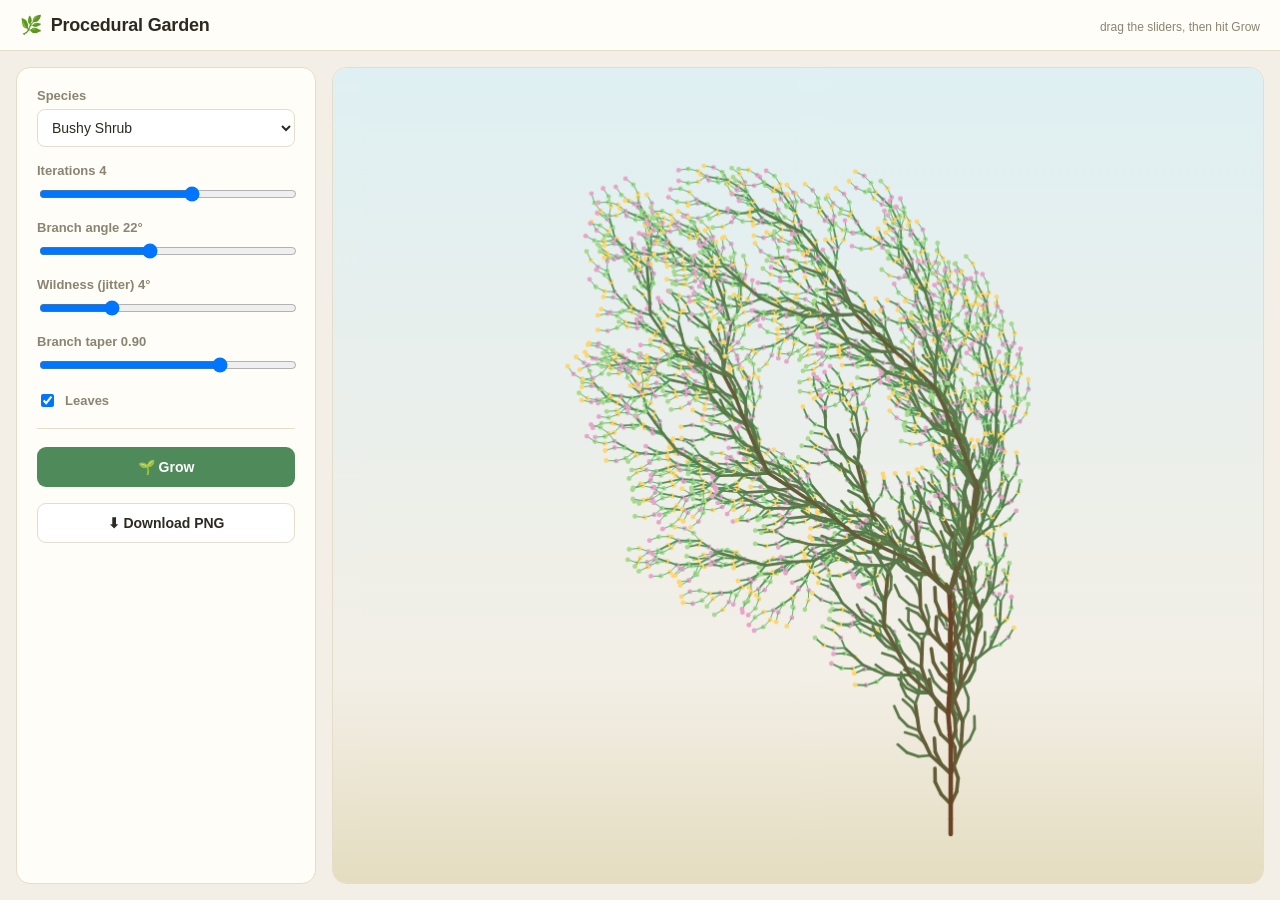
==== garden/index.html @ 048bbf7d "Add Procedural Garden, an L-system tree/plant generator Vanilla Canvas/JS, lives at /garden/ alongsi" ====
<!DOCTYPE html>
<html lang="en">
<head>
<meta charset="UTF-8">
<meta name="viewport" content="width=device-width, initial-scale=1.0">
<title>Procedural Garden — L-system tree generator</title>
<meta name="description" content="Grow unique procedural trees and plants from L-system grammars.">
<link rel="stylesheet" href="style.css">
</head>
<body>
  <div id="app">
    <header class="topbar">
      <div class="brand"><span class="brand-mark">🌿</span> Procedural Garden</div>
      <div class="hint">drag the sliders, then hit Grow</div>
    </header>

    <main class="layout">
      <section class="panel controls">
        <label class="field">
          <span class="field-label">Species</span>
          <select id="preset-input">
            <option value="fractalPlant">Fractal Plant</option>
            <option value="binaryTree">Young Sapling</option>
            <option value="bushyShrub" selected>Bushy Shrub</option>
            <option value="sparseTree">Sparse Tree</option>
          </select>
        </label>

        <label class="field">
          <span class="field-label">Iterations <span id="iter-value">4</span></span>
          <input type="range" id="iter-input" min="1" max="6" step="1" value="4">
        </label>

        <label class="field">
          <span class="field-label">Branch angle <span id="angle-value">22</span>°</span>
          <input type="range" id="angle-input" min="5" max="45" step="1" value="22">
        </label>

        <label class="field">
          <span class="field-label">Wildness (jitter) <span id="jitter-value">4</span>°</span>
          <input type="range" id="jitter-input" min="0" max="15" step="1" value="4">
        </label>

        <label class="field">
          <span class="field-label">Branch taper <span id="decay-value">0.90</span></span>
          <input type="range" id="decay-input" min="0.7" max="0.98" step="0.01" value="0.90">
        </label>

        <label class="field field-inline">
          <input type="checkbox" id="leaves-input" checked>
          <span class="field-label">Leaves</span>
        </label>

        <div class="divider"></div>

        <button id="grow-btn" class="btn btn-primary">🌱 Grow</button>
        <button id="download-btn" class="btn btn-secondary">⬇ Download PNG</button>
      </section>

      <section class="panel preview">
        <canvas id="tree-canvas"></canvas>
      </section>
    </main>
  </div>

  <script src="script.js"></script>
</body>
</html>
---- garden/style.css ----
:root {
  --bg: #f3efe6;
  --panel: #fffdf8;
  --border: #e4ddc9;
  --text: #2c2a22;
  --muted: #8a8471;
  --accent: #4f8a5b;
  --accent-ink: #ffffff;
}

* { box-sizing: border-box; }

html, body {
  margin: 0;
  height: 100%;
  background: var(--bg);
  color: var(--text);
  font-family: -apple-system, "Segoe UI", Roboto, sans-serif;
  overflow: hidden;
}

#app {
  display: flex;
  flex-direction: column;
  height: 100vh;
}

.topbar {
  display: flex;
  align-items: baseline;
  justify-content: space-between;
  gap: 12px;
  padding: 14px 20px;
  background: var(--panel);
  border-bottom: 1px solid var(--border);
  flex-wrap: wrap;
}

.brand {
  font-size: 18px;
  font-weight: 800;
  letter-spacing: -0.01em;
}

.brand-mark { margin-right: 4px; }

.hint {
  font-size: 12px;
  color: var(--muted);
}

.layout {
  flex: 1;
  display: grid;
  grid-template-columns: 300px 1fr;
  gap: 16px;
  padding: 16px;
  min-height: 0;
}

@media (max-width: 720px) {
  .layout { grid-template-columns: 1fr; }
}

.panel {
  background: var(--panel);
  border: 1px solid var(--border);
  border-radius: 14px;
  padding: 20px;
}

.controls {
  display: flex;
  flex-direction: column;
  gap: 16px;
  overflow-y: auto;
}

.field { display: flex; flex-direction: column; gap: 6px; }

.field-inline {
  flex-direction: row;
  align-items: center;
  gap: 8px;
}

.field-label {
  font-size: 13px;
  font-weight: 600;
  color: var(--muted);
}

select, input[type="range"] { width: 100%; }

select {
  font-family: inherit;
  font-size: 14px;
  padding: 9px 10px;
  border-radius: 8px;
  border: 1px solid var(--border);
  background: #fff;
  color: var(--text);
}

.divider { height: 1px; background: var(--border); margin: 2px 0; }

.btn {
  font-family: inherit;
  font-size: 14px;
  font-weight: 600;
  padding: 11px 16px;
  border-radius: 9px;
  border: 1px solid transparent;
  cursor: pointer;
  width: 100%;
}

.btn-primary { background: var(--accent); color: var(--accent-ink); }
.btn-secondary { background: #fff; border-color: var(--border); color: var(--text); }

.preview {
  padding: 0;
  overflow: hidden;
  min-height: 0;
}

#tree-canvas {
  display: block;
  width: 100%;
  height: 100%;
}
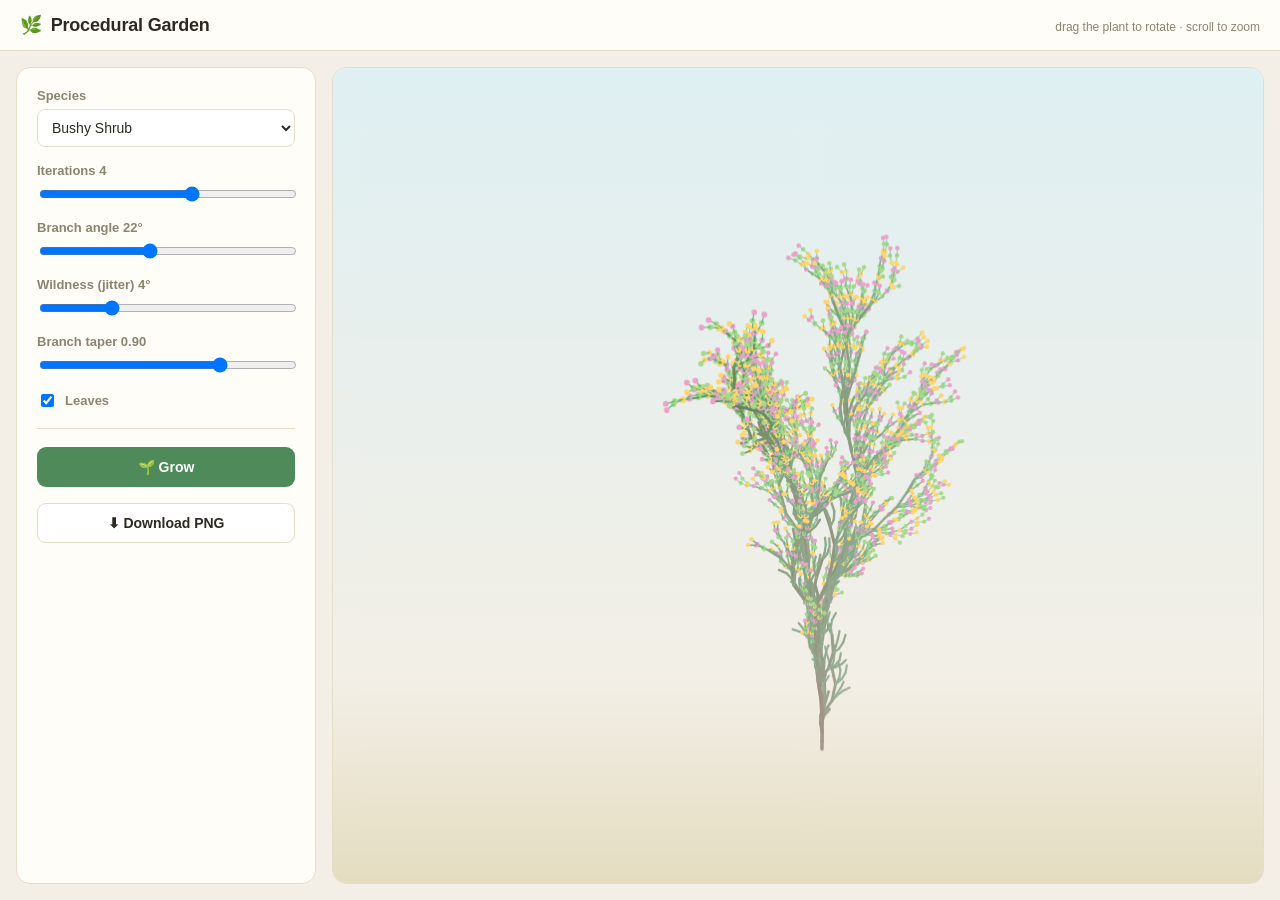
==== commit d527d757: "Make the procedural garden actually 3D with orbit controls Rewrote the turtle interpreter to walk in" ====
--- a/garden/index.html
+++ b/garden/index.html
@@ -11,7 +11,7 @@
   <div id="app">
     <header class="topbar">
       <div class="brand"><span class="brand-mark">🌿</span> Procedural Garden</div>
-      <div class="hint">drag the sliders, then hit Grow</div>
+      <div class="hint" id="hint-text">drag the plant to rotate · scroll to zoom</div>
     </header>
 
     <main class="layout">
--- a/garden/style.css
+++ b/garden/style.css
@@ -128,4 +128,10 @@
   display: block;
   width: 100%;
   height: 100%;
+  cursor: grab;
+  touch-action: none;
 }
+
+#tree-canvas:active {
+  cursor: grabbing;
+}
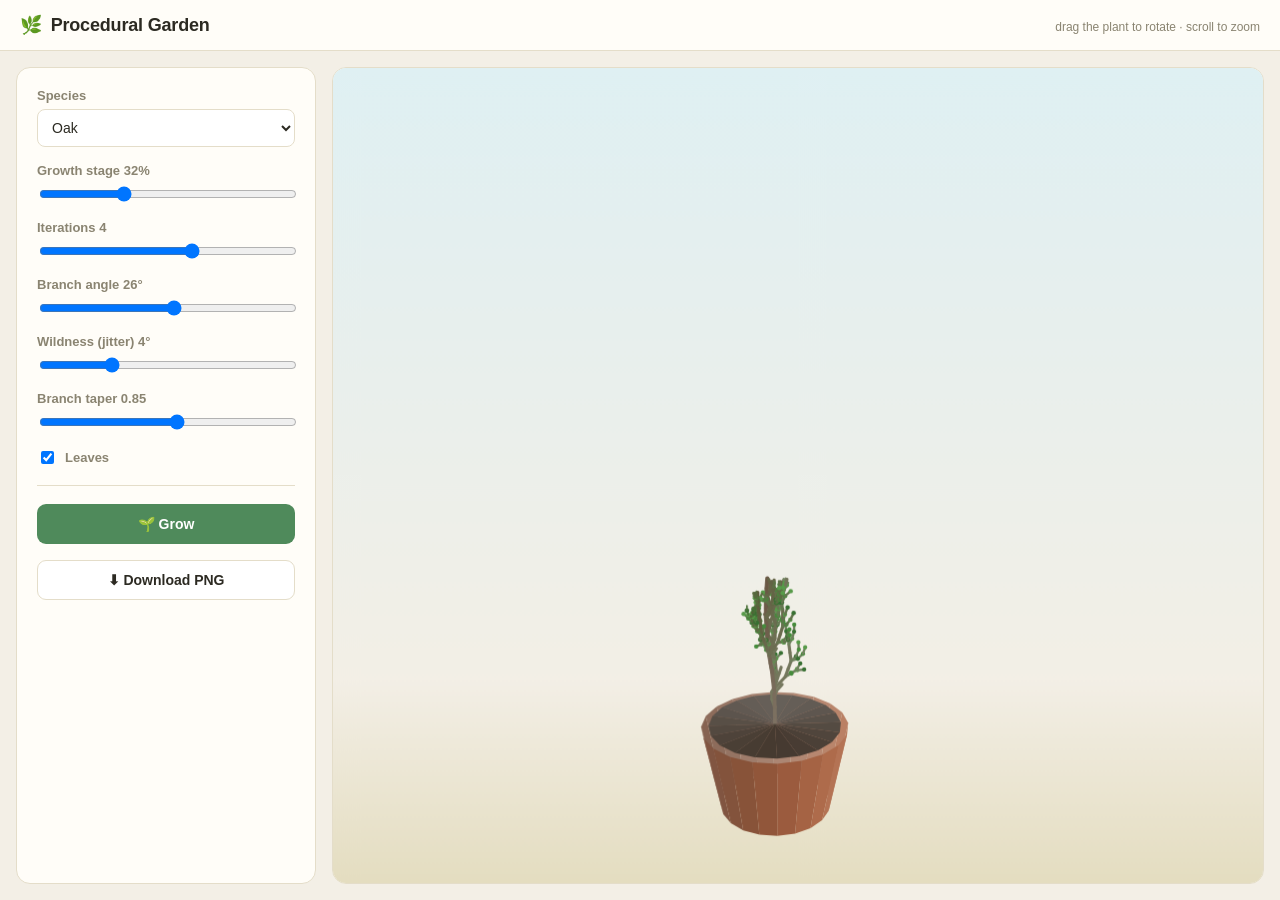
==== commit 4a00a97b: "Add real tree species, growth-stage simulation, and a pot Five real species (oak, weeping willow, pi" ====
--- a/garden/index.html
+++ b/garden/index.html
@@ -19,16 +19,30 @@
         <label class="field">
           <span class="field-label">Species</span>
           <select id="preset-input">
-            <option value="fractalPlant">Fractal Plant</option>
-            <option value="binaryTree">Young Sapling</option>
-            <option value="bushyShrub" selected>Bushy Shrub</option>
-            <option value="sparseTree">Sparse Tree</option>
+            <optgroup label="Real species">
+              <option value="oak" selected>Oak</option>
+              <option value="willow">Weeping Willow</option>
+              <option value="pine">Pine</option>
+              <option value="sakura">Sakura</option>
+              <option value="bonsai">Bonsai Juniper</option>
+            </optgroup>
+            <optgroup label="Abstract">
+              <option value="fractalPlant">Fractal Plant</option>
+              <option value="binaryTree">Young Sapling</option>
+              <option value="bushyShrub">Bushy Shrub</option>
+              <option value="sparseTree">Sparse Tree</option>
+            </optgroup>
           </select>
         </label>
 
         <label class="field">
-          <span class="field-label">Iterations <span id="iter-value">4</span></span>
-          <input type="range" id="iter-input" min="1" max="6" step="1" value="4">
+          <span class="field-label">Growth stage <span id="age-value">100</span>%</span>
+          <input type="range" id="age-input" min="0" max="100" step="1" value="100">
+        </label>
+
+        <label class="field">
+          <span class="field-label">Iterations <span id="iter-value">5</span></span>
+          <input type="range" id="iter-input" min="1" max="6" step="1" value="5">
         </label>
 
         <label class="field">
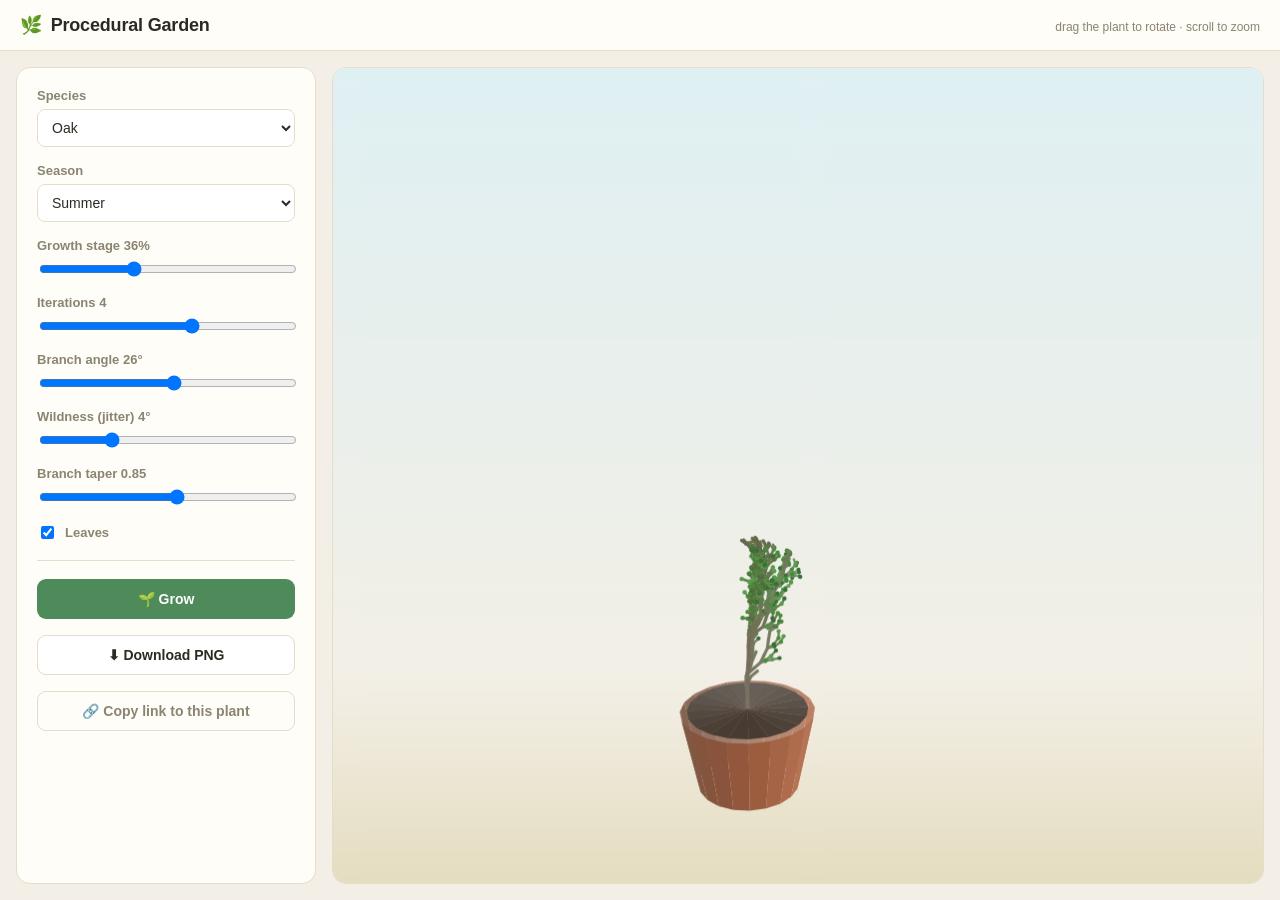
==== commit 21ae2b20: "Make the garden feel alive: wind, seasons, and a seed you can share Three additions I picked myself " ====
--- a/garden/index.html
+++ b/garden/index.html
@@ -36,6 +36,16 @@
         </label>
 
         <label class="field">
+          <span class="field-label">Season</span>
+          <select id="season-input">
+            <option value="spring">Spring</option>
+            <option value="summer" selected>Summer</option>
+            <option value="autumn">Autumn</option>
+            <option value="winter">Winter</option>
+          </select>
+        </label>
+
+        <label class="field">
           <span class="field-label">Growth stage <span id="age-value">100</span>%</span>
           <input type="range" id="age-input" min="0" max="100" step="1" value="100">
         </label>
@@ -69,6 +79,7 @@
 
         <button id="grow-btn" class="btn btn-primary">🌱 Grow</button>
         <button id="download-btn" class="btn btn-secondary">⬇ Download PNG</button>
+        <button id="share-btn" class="btn btn-ghost">🔗 Copy link to this plant</button>
       </section>
 
       <section class="panel preview">
@@ -77,6 +88,8 @@
     </main>
   </div>
 
+  <div id="toast" class="toast"></div>
+
   <script src="script.js"></script>
 </body>
 </html>
--- a/garden/style.css
+++ b/garden/style.css
@@ -117,6 +117,24 @@
 
 .btn-primary { background: var(--accent); color: var(--accent-ink); }
 .btn-secondary { background: #fff; border-color: var(--border); color: var(--text); }
+.btn-ghost { background: transparent; border-color: var(--border); color: var(--muted); }
+
+.toast {
+  position: fixed;
+  left: 50%;
+  bottom: 24px;
+  transform: translateX(-50%);
+  background: #2c2a22;
+  color: #fff;
+  padding: 10px 18px;
+  border-radius: 8px;
+  font-size: 13px;
+  opacity: 0;
+  pointer-events: none;
+  transition: opacity 200ms ease;
+}
+
+.toast.show { opacity: 1; }
 
 .preview {
   padding: 0;
